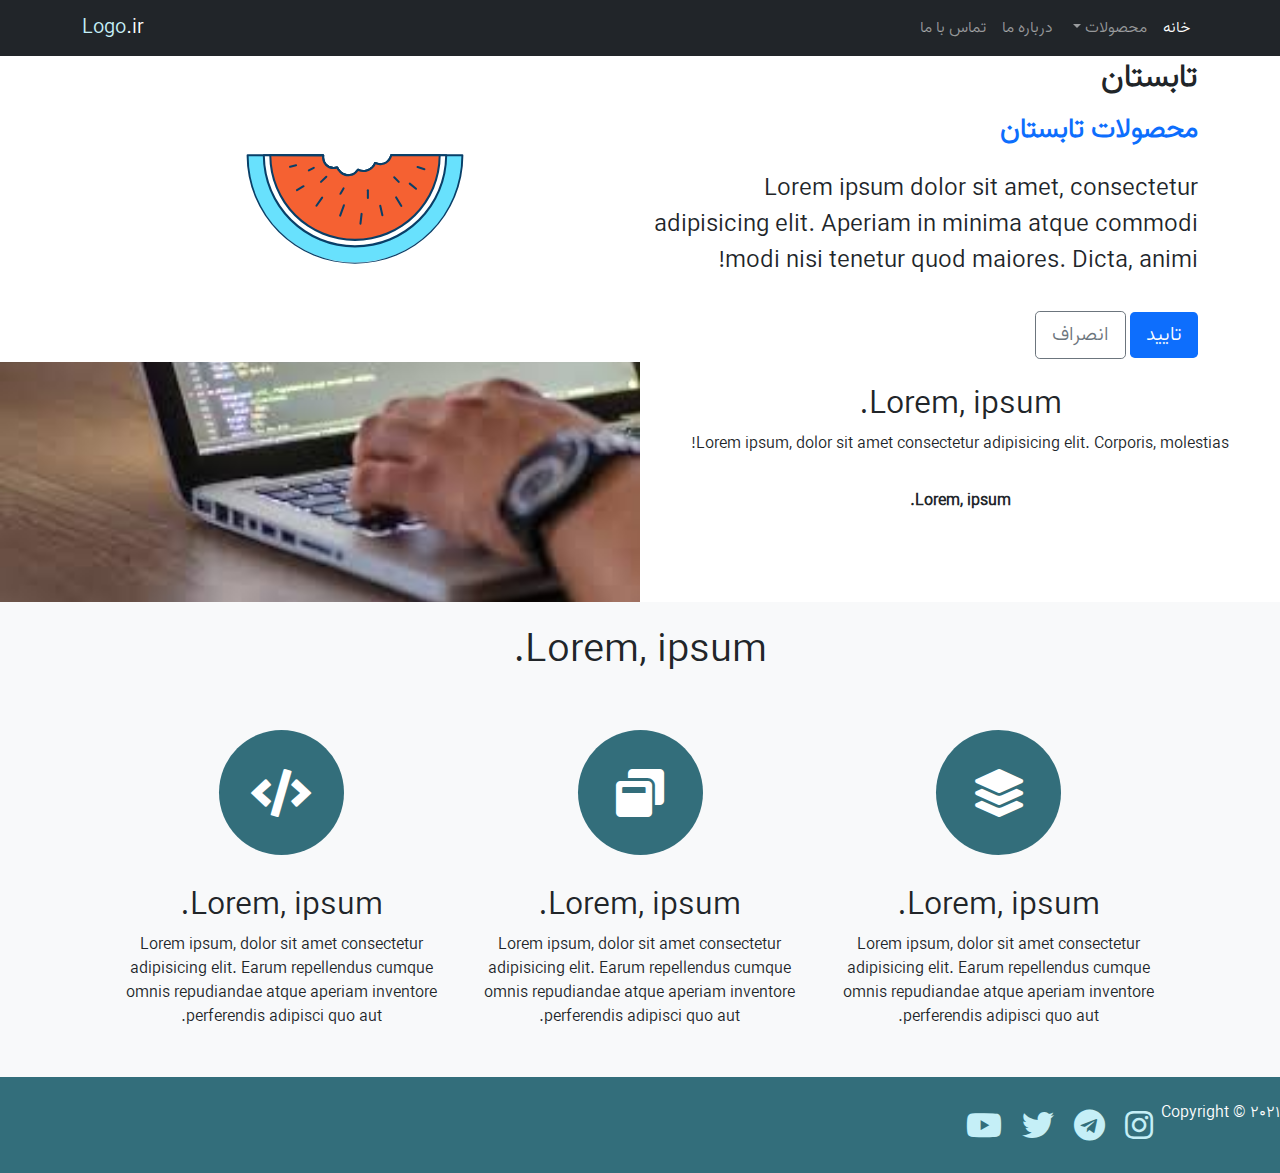
==== assets/index.html @ ef06e598 "bootstrap navbar" ====
<!DOCTYPE html>
<html lang="en" dir="rtl">

<head>
    <meta charset="UTF-8">
    <meta http-equiv="X-UA-Compatible" content="IE=edge">
    <meta name="viewport" content="width=device-width, initial-scale=1.0">
    <meta name="description" content="this is my html & css site">
    <meta name="keyword" content="html,css,site,ui">
    <link rel="stylesheet" href="./lib/fontawesome-free-5.15.3-web/css/all.min.css">
    <link rel="stylesheet" href="./lib/bootstrap/bootstrap.min.css">
    <link rel="stylesheet" href="./css/style.css">
    <link rel="stylesheet" media="screen and (max-width:768px)" href="./css/mobile.css">
    <title>css-project2</title>
</head>

<body>

    <header>
        <nav class="navbar navbar-expand-lg  navbar-dark bg-dark">
            <div class="container ">
                <button class="navbar-toggler" type="button" data-bs-toggle="collapse" data-bs-target="#navbarSupportedContent" aria-controls="navbarSupportedContent" aria-expanded="false" aria-label="Toggle navigation">
                <span class="navbar-toggler-icon"></span>
              </button>
                <div class="collapse navbar-collapse" id="navbarSupportedContent">
                    <ul class="navbar-nav ms-auto mb-2 mb-lg-0">
                        <li class="nav-item">
                            <a class="nav-link active" aria-current="page" href="./index.html">خانه</a>

                            <li class="nav-item dropdown">
                                <a class="nav-link dropdown-toggle" href="#" id="navbarDropdown" role="button" data-bs-toggle="dropdown" aria-expanded="false">
                      محصولات
                    </a>
                                <ul class="dropdown-menu" aria-labelledby="navbarDropdown">
                                    <li><a class="dropdown-item" href="#">محصولات 1</a></li>
                                    <li><a class="dropdown-item" href="#">محصولات2</a></li>

                                    <li>
                                        <hr class="dropdown-divider">
                                    </li>
                                    <li><a class="dropdown-item" href="#">محصولات3</a></li>
                                </ul>
                            </li>
                            <li class="nav-item">
                                <a class="nav-link " href="./about.html" tabindex="-1" aria-disabled="true">درباره ما</a>
                            </li>
                            <li class="nav-item">
                                <a class="nav-link " href="./contact.html" tabindex="-1" aria-disabled="true">تماس با ما</a>
                            </li>
                    </ul>
                    <a href="./index.html" class="navbar-brand "><span class="logo-primary"> Logo</span>.ir</a>
                </div>
            </div>
        </nav>
    </header>


    <section>
        <div class="container mt-4 mt-sm-0">
            <div class="row align-items-center">
                <div class="col-md-6">
                    <h2 class="mb-3 fw-bold ">تابستان </h2>
                    <h3 class="text-primary fw-bold mb-4">محصولات تابستان</h3>
                    <p class="fs-4">Lorem ipsum dolor sit amet, consectetur adipisicing elit. Aperiam in minima atque commodi modi nisi tenetur quod maiores. Dicta, animi!</p>
                    <button type="button" class="btn btn-lg btn-primary border-0 mt-3">تایید</button>
                    <button type="button" class="btn btn-lg btn-outline-secondary  mt-3">انصراف</button>

                </div>
                <div class="col-md-6 d-flex justify-content-center">
                    <img class="img-fluid" src="./doc/pic/Watermelon_Outline.svg" alt="">
                </div>
            </div>
        </div>
    </section>

    <section id="home-info" class="d-flex flex-row-reverse">
        <div class="info-img w-50">
            <img src="" alt="">
        </div>
        <div class="text-center w-50 mt-4">
            <h2>Lorem, ipsum.</h2>
            <p>Lorem ipsum, dolor sit amet consectetur adipisicing elit. Corporis, molestias!</p>
            <a class="btn fw-bold rounded-3 p-3 mx-auto" href="">Lorem, ipsum.</a>

        </div>

    </section>
    <section id="featurs" class="bg-light">
        <div class="container m-auto overflow-auto px-3">
            <h1 class="text-center m-4">Lorem, ipsum.</h1>
            <div class="items p-3 d-flex">
                <div class="item text-center p-3">
                    <div>
                        <span class="d-flex flex-column rounded-circle  justify-content-center">
                            <i class="fas fa-layer-group  fa-3x"></i>
                        </span>
                    </div>
                    <h2>Lorem, ipsum.</h2>
                    <p>Lorem ipsum, dolor sit amet consectetur adipisicing elit. Earum repellendus cumque omnis repudiandae atque aperiam inventore perferendis adipisci quo aut.</p>
                </div>
                <div class="item text-center p-3">
                    <div>
                        <span class="d-flex flex-column rounded-circle justify-content-center">
                            <i class="fas fa-window-restore  fa-3x"></i>
                        </span>
                    </div>
                    <h2>Lorem, ipsum.</h2>
                    <p>Lorem ipsum, dolor sit amet consectetur adipisicing elit. Earum repellendus cumque omnis repudiandae atque aperiam inventore perferendis adipisci quo aut.</p>
                </div>
                <div class="item text-center p-3">
                    <div>
                        <span class="d-flex flex-column rounded-circle justify-content-center">
                            <i class="fas fa-code  fa-3x "></i>
                        </span>
                    </div>
                    <h2>Lorem, ipsum.</h2>
                    <p>Lorem ipsum, dolor sit amet consectetur adipisicing elit. Earum repellendus cumque omnis repudiandae atque aperiam inventore perferendis adipisci quo aut.</p>
                </div>
            </div>

        </div>
    </section>

    <footer class="d-flex main-footer py-4">
        <div>
            <p>Copyright &copy; 2021</p>
        </div>
        <div>
            <a href="instagram.com"><i class="fab fa-instagram fa-2x p-2"></i></a>
            <a href="telegram.com"><i class="fab fa-telegram fa-2x p-2"></i></a>

            <a href="twitter.com"><i class="fab fa-twitter fa-2x p-2"></i></a>
            <a href="youtube.com"><i class="fab fa-youtube fa-2x p-2"></i></a>
        </div>
    </footer>


    <script src="./lib/bootstrap/bootstrap.bundle.min.js"></script>
</body>

</html>

</html>
---- assets/css/style.css ----
@font-face {
    font-family: vazir;
    src: url(../fonts/Vazir-Light-FD.woff);
}

* {
    margin: 0;
    padding: 0;
    box-sizing: border-box;
}

body,
html {
    font-family: 'vazir' !important;
}

#navbar {
    background: #336e7b;
    color: #fff;
    z-index: 1;
}

#navbar ul {
    list-style: none;
    flex: 1;
}

#navbar a {
    color: #fff;
    text-decoration: none;
}

#navbar ul li a:hover,
#navbar ul li a.current {
    background: #e4f1fe;
    color: #34495e;
    border-radius: 5px;
}

.logo-primary {
    color: #c5eff7;
}

.showcase {
    background: url(../doc/pic/Wallpaper.jpg) no-repeat center center/cover;
    height: 40rem;
}

.showcase-content p {
    color: #fff;
}

.lead {
    color: #fff;
    background-color: #34495e;
    opacity: 0.7;
}


/* .btn {
    background: #c5eff7;
    color: #2c3e50;
    cursor: pointer;
    text-decoration: none;
} */


/* 
.btn:hover {
    background: #336e7b;
    color: #fff;
} */

#home-info {
    height: 15rem;
}

#home-info .info-img {
    background: url(../doc/pic/image2.jpg) no-repeat center center/cover;
    min-height: 100%;
}

#featurs .items .item {
    flex: 1;
}

#featurs .items .item span {
    background: #336e7b;
    width: 125px;
    height: 125px;
    margin: 0 auto 2rem auto;
    color: white;
}

.main-footer {
    background: #336e7b;
    color: #fff;
}

.main-footer a {
    color: #c5eff7;
}
---- assets/css/mobile.css ----
@media screen and (max-width:500px) {
    #navbar {
        flex-direction: column;
        align-items: center;
        padding: 0 0.25rem;
    }
    #navbar .logo {
        margin-top: 1rem;
        margin-bottom: 0.2rem;
        text-align: center;
    }
    #navbar ul {
        text-align: center;
        flex-direction: column;
        /* padding: 0.2rem; */
        width: 100%;
    }
    #navbar ul li {
        width: 100%;
    }
    #navbar ul li a {
        padding: 0.5rem 0;
        display: block;
        width: 100%;
    }
}

#featurs .items {
    display: block;
}

.showcase {
    height: 100%;
}

#home-info .info-img {
    display: none;
}

#home-info .info-content {
    text-align: center;
    width: 100%;
}

.contact-form {
    padding: 1.25rem;
}

.main-footer {
    display: flex;
    flex-direction: column-reverse;
}
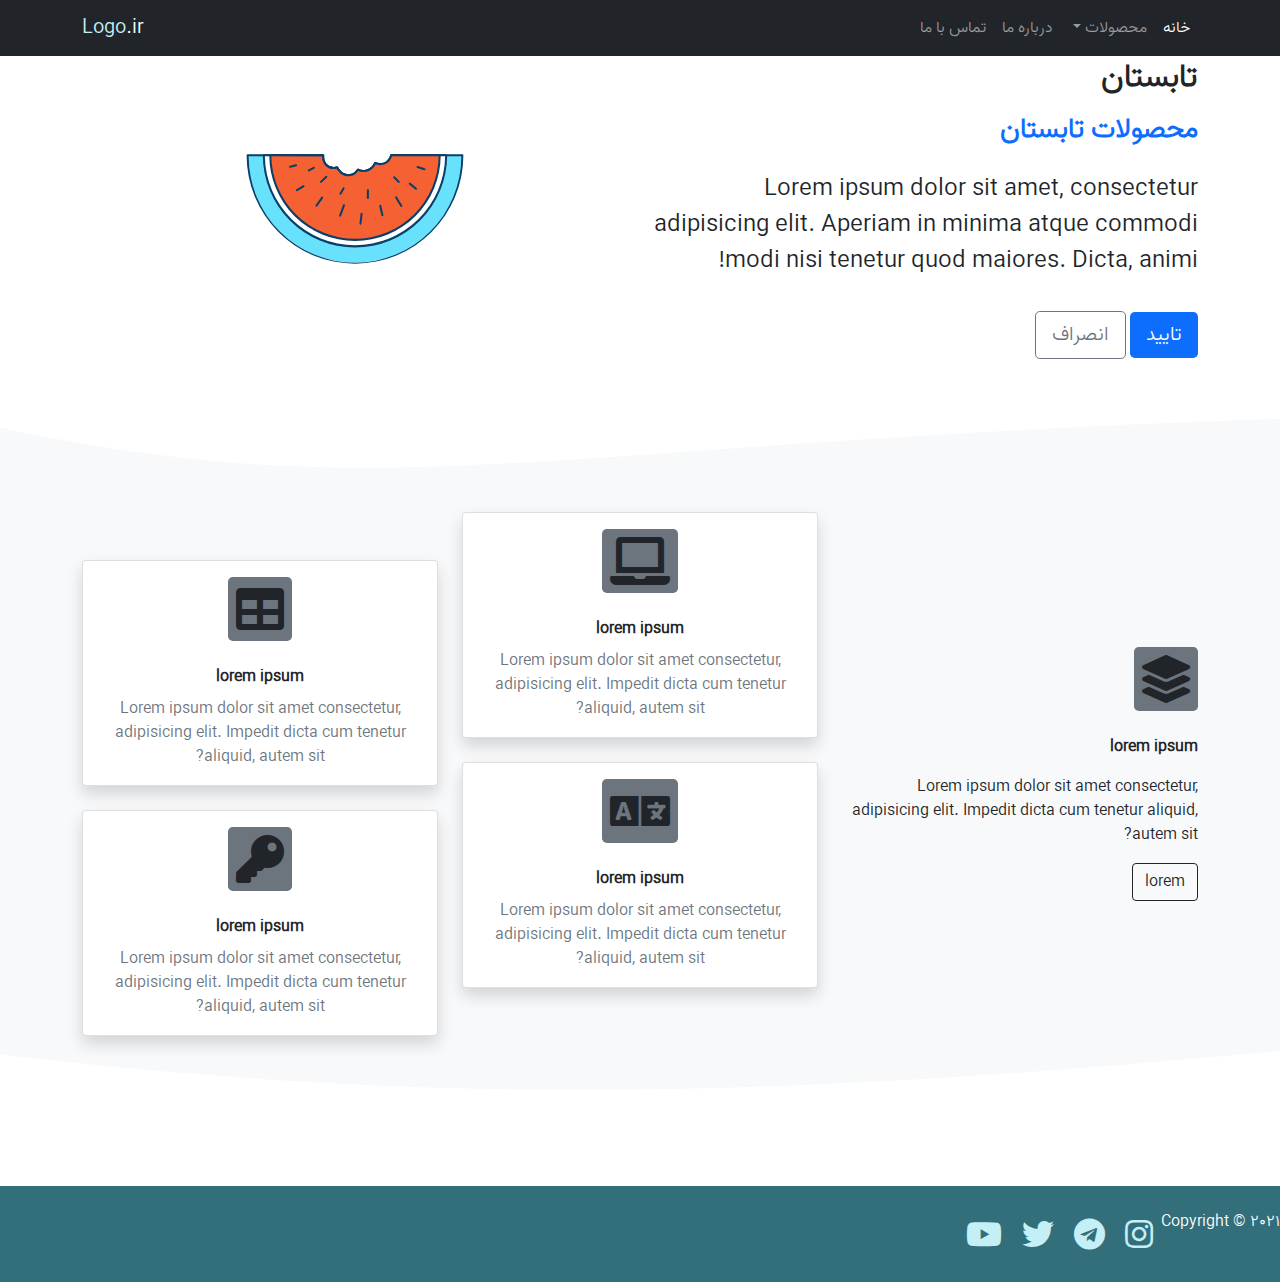
==== commit 9c52a6b2: "section1 and wave" ====
--- a/assets/index.html
+++ b/assets/index.html
@@ -55,6 +55,7 @@
     </header>
 
 
+
     <section>
         <div class="container mt-4 mt-sm-0">
             <div class="row align-items-center">
@@ -68,11 +69,66 @@
                 </div>
                 <div class="col-md-6 d-flex justify-content-center">
                     <img class="img-fluid" src="./doc/pic/Watermelon_Outline.svg" alt="">
+
                 </div>
             </div>
         </div>
     </section>
 
+    <div style="height: 150px; overflow: hidden;"><svg viewBox="0 0 500 150" preserveAspectRatio="none" style="height: 100%; width: 100%;"><path d="M-7.63,61.67 C150.00,150.00 202.88,82.40 500.84,56.73 L500.00,150.00 L0.00,150.00 Z" style="stroke: none; fill: #f8f9fa;"></path></svg></div>
+    <section class="bg-light">
+        <div class="container">
+            <div class="row align-items-center">
+                <div class="col-md-4">
+                    <i class="fas fa-layer-group  fa-3x bg-secondary p-2 rounded-3 mb-4"></i>
+                    <p class="fw-bold">lorem ipsum</p>
+                    <p>Lorem ipsum dolor sit amet consectetur, adipisicing elit. Impedit dicta cum tenetur aliquid, autem sit?</p>
+                    <a class="btn btn-outline-dark">lorem</a>
+                </div>
+                <div class="col-md-8">
+                    <div class="row ">
+                        <div class="col-md-6 mt-4 mt-md-0">
+                            <div class="card text-center shadow">
+                                <div class="card-body">
+                                    <i class="fas fa-laptop  fa-3x bg-secondary p-2 rounded-3 mb-4"></i>
+                                    <p class="fw-bold card-title">lorem ipsum</p>
+                                    <p class="card-text text-muted">Lorem ipsum dolor sit amet consectetur, adipisicing elit. Impedit dicta cum tenetur aliquid, autem sit?</p>
+                                </div>
+                            </div>
+                            <div class="card text-center shadow mt-4">
+                                <div class="card-body">
+                                    <i class="fas fa-language  fa-3x bg-secondary p-2 rounded-3 mb-4"></i>
+                                    <p class="fw-bold card-title">lorem ipsum</p>
+                                    <p class="card-text text-muted">Lorem ipsum dolor sit amet consectetur, adipisicing elit. Impedit dicta cum tenetur aliquid, autem sit?</p>
+                                </div>
+                            </div>
+
+                        </div>
+                        <div class="col-md-6 mt-5">
+                            <div class="card text-center shadow">
+                                <div class="card-body">
+                                    <i class="fas fa-table  fa-3x bg-secondary p-2 rounded-3 mb-4"></i>
+                                    <p class="fw-bold card-title">lorem ipsum</p>
+                                    <p class="card-text text-muted">Lorem ipsum dolor sit amet consectetur, adipisicing elit. Impedit dicta cum tenetur aliquid, autem sit?</p>
+                                </div>
+                            </div>
+                            <div class="card text-center shadow mt-4">
+                                <div class="card-body">
+                                    <i class="fas fa-key  fa-3x bg-secondary p-2 rounded-3 mb-4"></i>
+                                    <p class="fw-bold card-title">lorem ipsum</p>
+                                    <p class="card-text text-muted">Lorem ipsum dolor sit amet consectetur, adipisicing elit. Impedit dicta cum tenetur aliquid, autem sit?</p>
+                                </div>
+                            </div>
+                        </div>
+                    </div>
+
+                </div>
+            </div>
+        </div>
+    </section>
+
+    <div style="height: 150px; overflow: hidden;"><svg viewBox="0 0 500 150" preserveAspectRatio="none" style="height: 100%; width: 100%;"><path d="M-0.85,18.25 C170.15,69.57 301.07,62.65 503.10,14.30 L500.00,0.00 L0.00,0.00 Z" style="stroke: none; fill: #f8f9fa;"></path></svg></div>
+    <!-- 
     <section id="home-info" class="d-flex flex-row-reverse">
         <div class="info-img w-50">
             <img src="" alt="">
@@ -84,8 +140,8 @@
 
         </div>
 
-    </section>
-    <section id="featurs" class="bg-light">
+    </section> -->
+    <!-- <section id="featurs" class="bg-light">
         <div class="container m-auto overflow-auto px-3">
             <h1 class="text-center m-4">Lorem, ipsum.</h1>
             <div class="items p-3 d-flex">
@@ -119,7 +175,7 @@
             </div>
 
         </div>
-    </section>
+    </section> -->
 
     <footer class="d-flex main-footer py-4">
         <div>
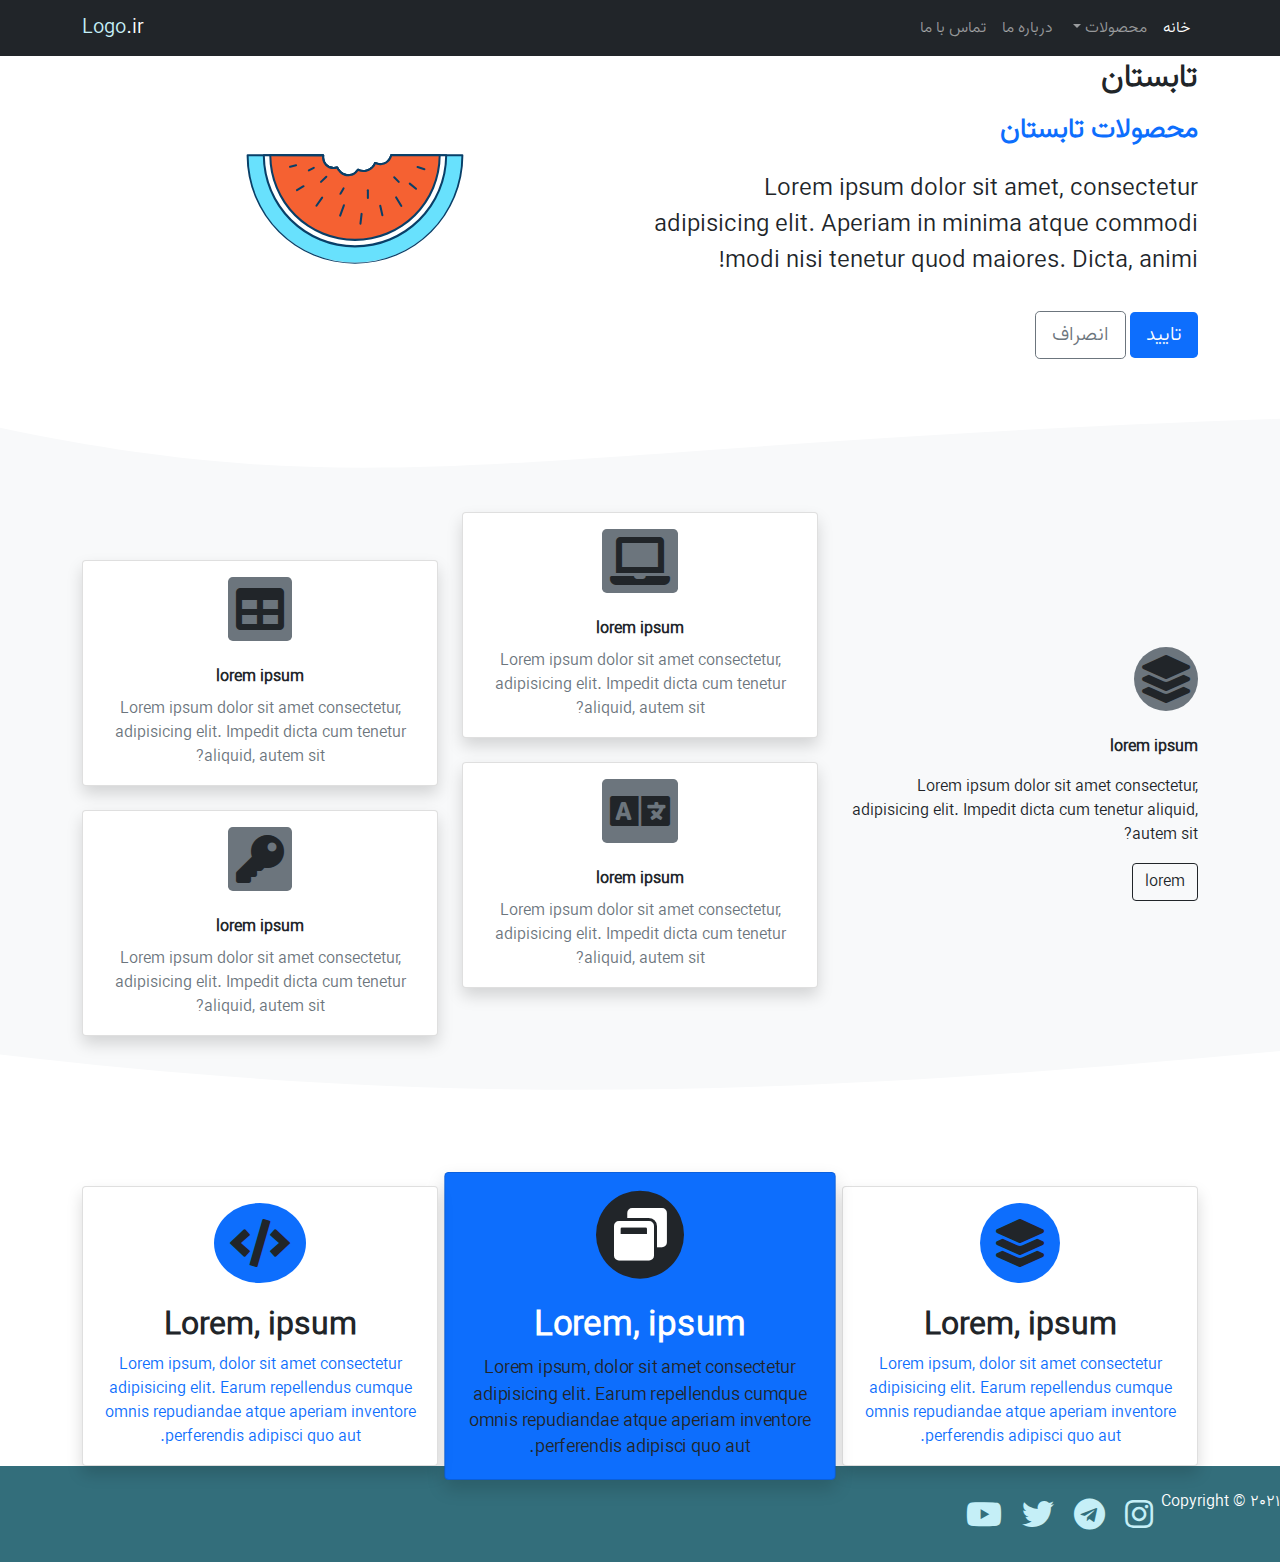
==== commit 442ba30d: "section2" ====
--- a/assets/index.html
+++ b/assets/index.html
@@ -80,7 +80,7 @@
         <div class="container">
             <div class="row align-items-center">
                 <div class="col-md-4">
-                    <i class="fas fa-layer-group  fa-3x bg-secondary p-2 rounded-3 mb-4"></i>
+                    <i class="fas fa-layer-group  fa-3x bg-secondary p-2 rounded-circle mb-4"></i>
                     <p class="fw-bold">lorem ipsum</p>
                     <p>Lorem ipsum dolor sit amet consectetur, adipisicing elit. Impedit dicta cum tenetur aliquid, autem sit?</p>
                     <a class="btn btn-outline-dark">lorem</a>
@@ -141,6 +141,43 @@
         </div>
 
     </section> -->
+
+    <section class="">
+        <div class="container">
+            <div class="row">
+                <div class="col-md-4">
+                    <div class="card shadow">
+                        <div class="card-body text-center p-3">
+                            <i class="fas fa-layer-group  fa-3x bg-primary rounded-circle p-3 mb-4"></i>
+                            <h2 class="card-title fw-bold">Lorem, ipsum</h2>
+                            <p class="card-text text-primary ">Lorem ipsum, dolor sit amet consectetur adipisicing elit. Earum repellendus cumque omnis repudiandae atque aperiam inventore perferendis adipisci quo aut.</p>
+                        </div>
+                    </div>
+                </div>
+
+                <div class="col-md-4">
+                    <div class="card shadow bg-primary text-white " style="transform: scale(1.1);">
+                        <div class="card-body text-center p-3">
+                            <i class="fas fa-window-restore  fa-3x bg-dark rounded-circle p-3 mb-4"></i>
+                            <h2 class="card-title fw-bold">Lorem, ipsum</h2>
+                            <p class="card-text text-dark ">Lorem ipsum, dolor sit amet consectetur adipisicing elit. Earum repellendus cumque omnis repudiandae atque aperiam inventore perferendis adipisci quo aut.</p>
+                        </div>
+                    </div>
+                </div>
+                <div class="col-md-4">
+                    <div class="card shadow">
+                        <div class="card-body text-center p-3">
+                            <i class="fas fa-code  fa-3x bg-primary rounded-circle p-3 mb-4"></i>
+                            <h2 class="card-title fw-bold">Lorem, ipsum</h2>
+                            <p class="card-text text-primary ">Lorem ipsum, dolor sit amet consectetur adipisicing elit. Earum repellendus cumque omnis repudiandae atque aperiam inventore perferendis adipisci quo aut.</p>
+                        </div>
+                    </div>
+                </div>
+            </div>
+        </div>
+    </section>
+
+
     <!-- <section id="featurs" class="bg-light">
         <div class="container m-auto overflow-auto px-3">
             <h1 class="text-center m-4">Lorem, ipsum.</h1>
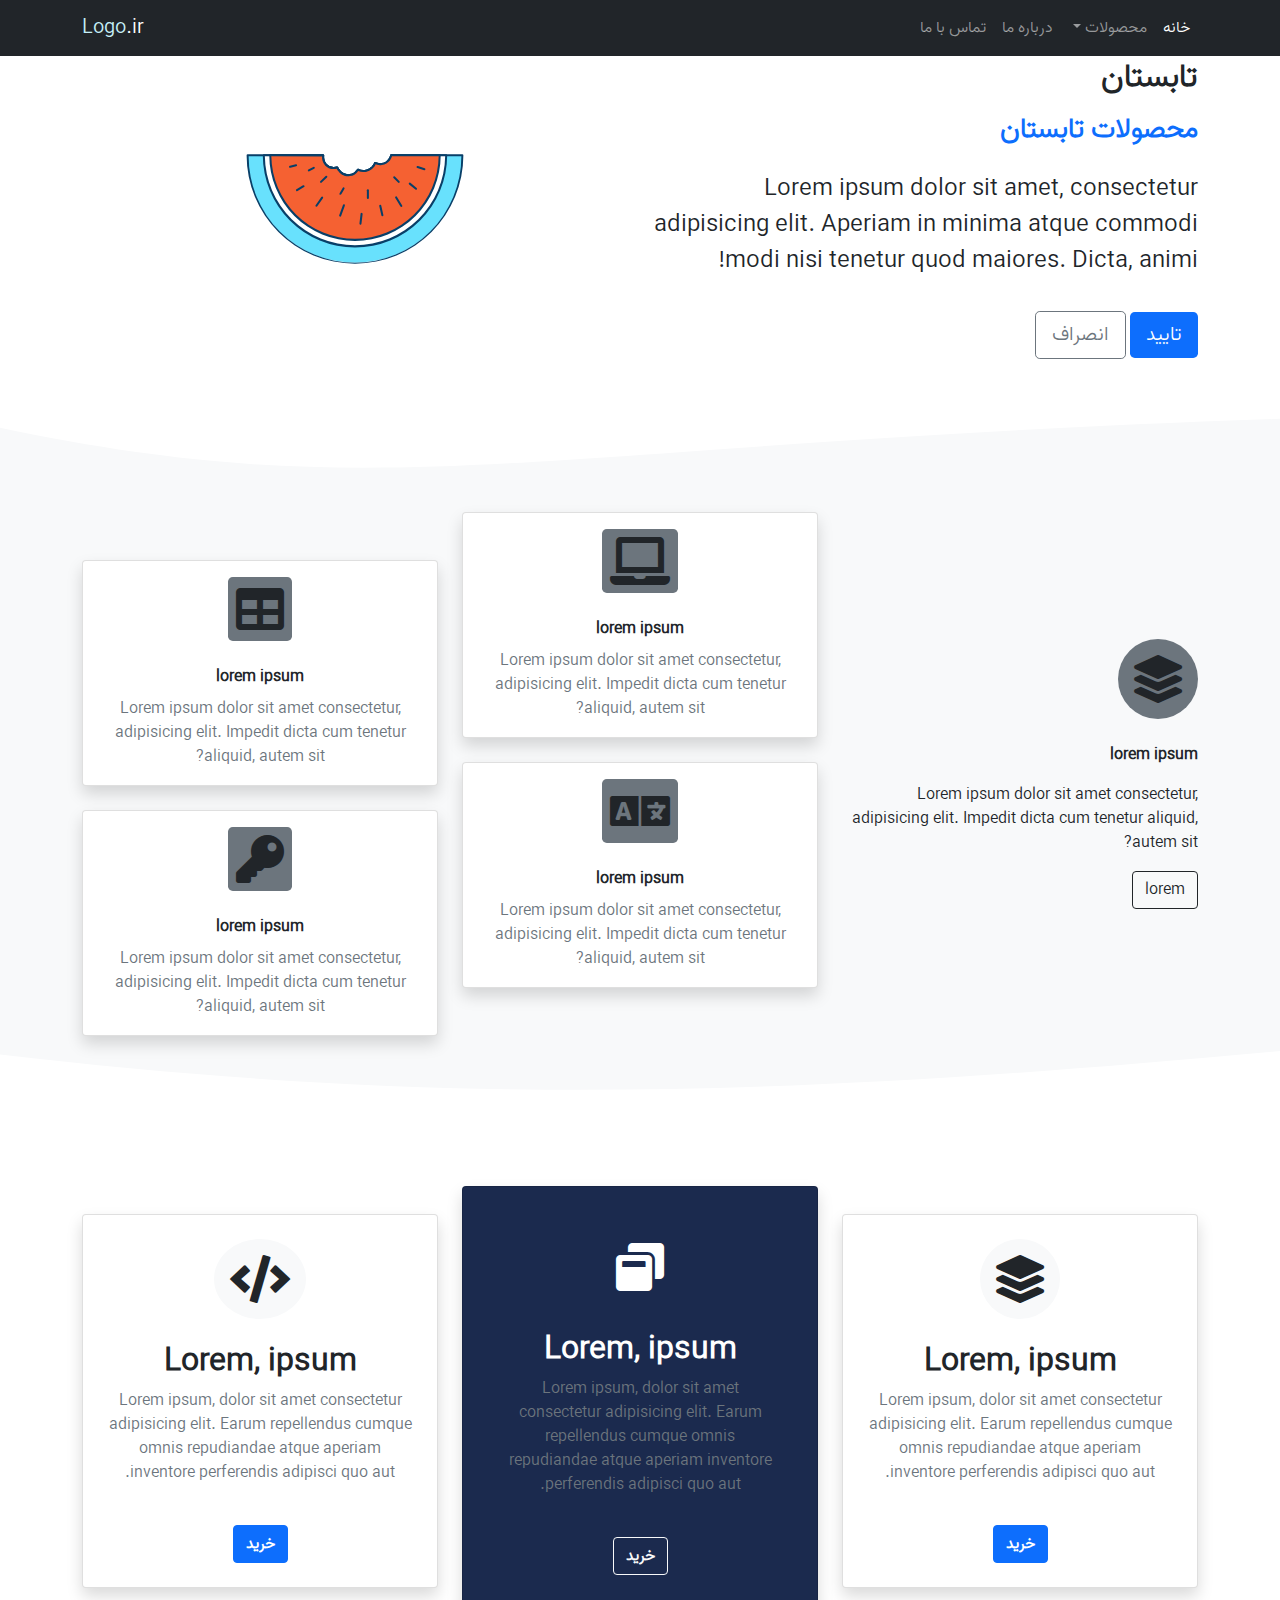
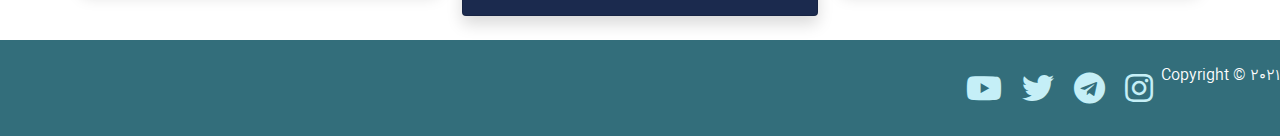
==== commit a1768b90: "compelete section2" ====
--- a/assets/index.html
+++ b/assets/index.html
@@ -54,8 +54,6 @@
         </nav>
     </header>
 
-
-
     <section>
         <div class="container mt-4 mt-sm-0">
             <div class="row align-items-center">
@@ -80,7 +78,7 @@
         <div class="container">
             <div class="row align-items-center">
                 <div class="col-md-4">
-                    <i class="fas fa-layer-group  fa-3x bg-secondary p-2 rounded-circle mb-4"></i>
+                    <i class="fas fa-layer-group  fa-3x bg-secondary p-3 rounded-pill  mb-4"></i>
                     <p class="fw-bold">lorem ipsum</p>
                     <p>Lorem ipsum dolor sit amet consectetur, adipisicing elit. Impedit dicta cum tenetur aliquid, autem sit?</p>
                     <a class="btn btn-outline-dark">lorem</a>
@@ -126,50 +124,39 @@
             </div>
         </div>
     </section>
-
     <div style="height: 150px; overflow: hidden;"><svg viewBox="0 0 500 150" preserveAspectRatio="none" style="height: 100%; width: 100%;"><path d="M-0.85,18.25 C170.15,69.57 301.07,62.65 503.10,14.30 L500.00,0.00 L0.00,0.00 Z" style="stroke: none; fill: #f8f9fa;"></path></svg></div>
-    <!-- 
-    <section id="home-info" class="d-flex flex-row-reverse">
-        <div class="info-img w-50">
-            <img src="" alt="">
-        </div>
-        <div class="text-center w-50 mt-4">
-            <h2>Lorem, ipsum.</h2>
-            <p>Lorem ipsum, dolor sit amet consectetur adipisicing elit. Corporis, molestias!</p>
-            <a class="btn fw-bold rounded-3 p-3 mx-auto" href="">Lorem, ipsum.</a>
-
-        </div>
-
-    </section> -->
 
     <section class="">
         <div class="container">
-            <div class="row">
+            <div class="row align-items-center mb-4">
                 <div class="col-md-4">
-                    <div class="card shadow">
+                    <div class="card shadow p-2">
                         <div class="card-body text-center p-3">
-                            <i class="fas fa-layer-group  fa-3x bg-primary rounded-circle p-3 mb-4"></i>
+                            <i class="fas fa-layer-group  fa-3x bg-light rounded-circle p-3 mb-4"></i>
                             <h2 class="card-title fw-bold">Lorem, ipsum</h2>
-                            <p class="card-text text-primary ">Lorem ipsum, dolor sit amet consectetur adipisicing elit. Earum repellendus cumque omnis repudiandae atque aperiam inventore perferendis adipisci quo aut.</p>
+                            <p class="card-text text-muted  ">Lorem ipsum, dolor sit amet consectetur adipisicing elit. Earum repellendus cumque omnis repudiandae atque aperiam inventore perferendis adipisci quo aut.</p>
+                            <button class="btn btn-primary fw-bold mt-4">خرید</button>
                         </div>
                     </div>
                 </div>
 
                 <div class="col-md-4">
-                    <div class="card shadow bg-primary text-white " style="transform: scale(1.1);">
-                        <div class="card-body text-center p-3">
-                            <i class="fas fa-window-restore  fa-3x bg-dark rounded-circle p-3 mb-4"></i>
+                    <div class="card shadow card-primary text-white p-3 ">
+                        <div class="card-body text-center p-4">
+                            <i class="fas fa-window-restore  fa-3x  rounded-circle p-3 mb-4"></i>
                             <h2 class="card-title fw-bold">Lorem, ipsum</h2>
-                            <p class="card-text text-dark ">Lorem ipsum, dolor sit amet consectetur adipisicing elit. Earum repellendus cumque omnis repudiandae atque aperiam inventore perferendis adipisci quo aut.</p>
+                            <p class="card-text text-muted ">Lorem ipsum, dolor sit amet consectetur adipisicing elit. Earum repellendus cumque omnis repudiandae atque aperiam inventore perferendis adipisci quo aut.</p>
+                            <button class="btn btn-outline-light fw-bold mt-4">خرید</button>
                         </div>
                     </div>
                 </div>
                 <div class="col-md-4">
-                    <div class="card shadow">
+                    <div class="card shadow p-2">
                         <div class="card-body text-center p-3">
-                            <i class="fas fa-code  fa-3x bg-primary rounded-circle p-3 mb-4"></i>
+                            <i class="fas fa-code  fa-3x bg-light  rounded-circle p-3 mb-4"></i>
                             <h2 class="card-title fw-bold">Lorem, ipsum</h2>
-                            <p class="card-text text-primary ">Lorem ipsum, dolor sit amet consectetur adipisicing elit. Earum repellendus cumque omnis repudiandae atque aperiam inventore perferendis adipisci quo aut.</p>
+                            <p class="card-text text-muted  ">Lorem ipsum, dolor sit amet consectetur adipisicing elit. Earum repellendus cumque omnis repudiandae atque aperiam inventore perferendis adipisci quo aut.</p>
+                            <button class="btn btn-primary fw-bold mt-4">خرید</button>
                         </div>
                     </div>
                 </div>
@@ -177,42 +164,6 @@
         </div>
     </section>
 
-
-    <!-- <section id="featurs" class="bg-light">
-        <div class="container m-auto overflow-auto px-3">
-            <h1 class="text-center m-4">Lorem, ipsum.</h1>
-            <div class="items p-3 d-flex">
-                <div class="item text-center p-3">
-                    <div>
-                        <span class="d-flex flex-column rounded-circle  justify-content-center">
-                            <i class="fas fa-layer-group  fa-3x"></i>
-                        </span>
-                    </div>
-                    <h2>Lorem, ipsum.</h2>
-                    <p>Lorem ipsum, dolor sit amet consectetur adipisicing elit. Earum repellendus cumque omnis repudiandae atque aperiam inventore perferendis adipisci quo aut.</p>
-                </div>
-                <div class="item text-center p-3">
-                    <div>
-                        <span class="d-flex flex-column rounded-circle justify-content-center">
-                            <i class="fas fa-window-restore  fa-3x"></i>
-                        </span>
-                    </div>
-                    <h2>Lorem, ipsum.</h2>
-                    <p>Lorem ipsum, dolor sit amet consectetur adipisicing elit. Earum repellendus cumque omnis repudiandae atque aperiam inventore perferendis adipisci quo aut.</p>
-                </div>
-                <div class="item text-center p-3">
-                    <div>
-                        <span class="d-flex flex-column rounded-circle justify-content-center">
-                            <i class="fas fa-code  fa-3x "></i>
-                        </span>
-                    </div>
-                    <h2>Lorem, ipsum.</h2>
-                    <p>Lorem ipsum, dolor sit amet consectetur adipisicing elit. Earum repellendus cumque omnis repudiandae atque aperiam inventore perferendis adipisci quo aut.</p>
-                </div>
-            </div>
-
-        </div>
-    </section> -->
 
     <footer class="d-flex main-footer py-4">
         <div>
--- a/assets/css/style.css
+++ b/assets/css/style.css
@@ -71,6 +71,11 @@
     color: #fff;
 } */
 
+.card-primary {
+    background: #1b2a4e;
+    color: white;
+}
+
 #home-info {
     height: 15rem;
 }
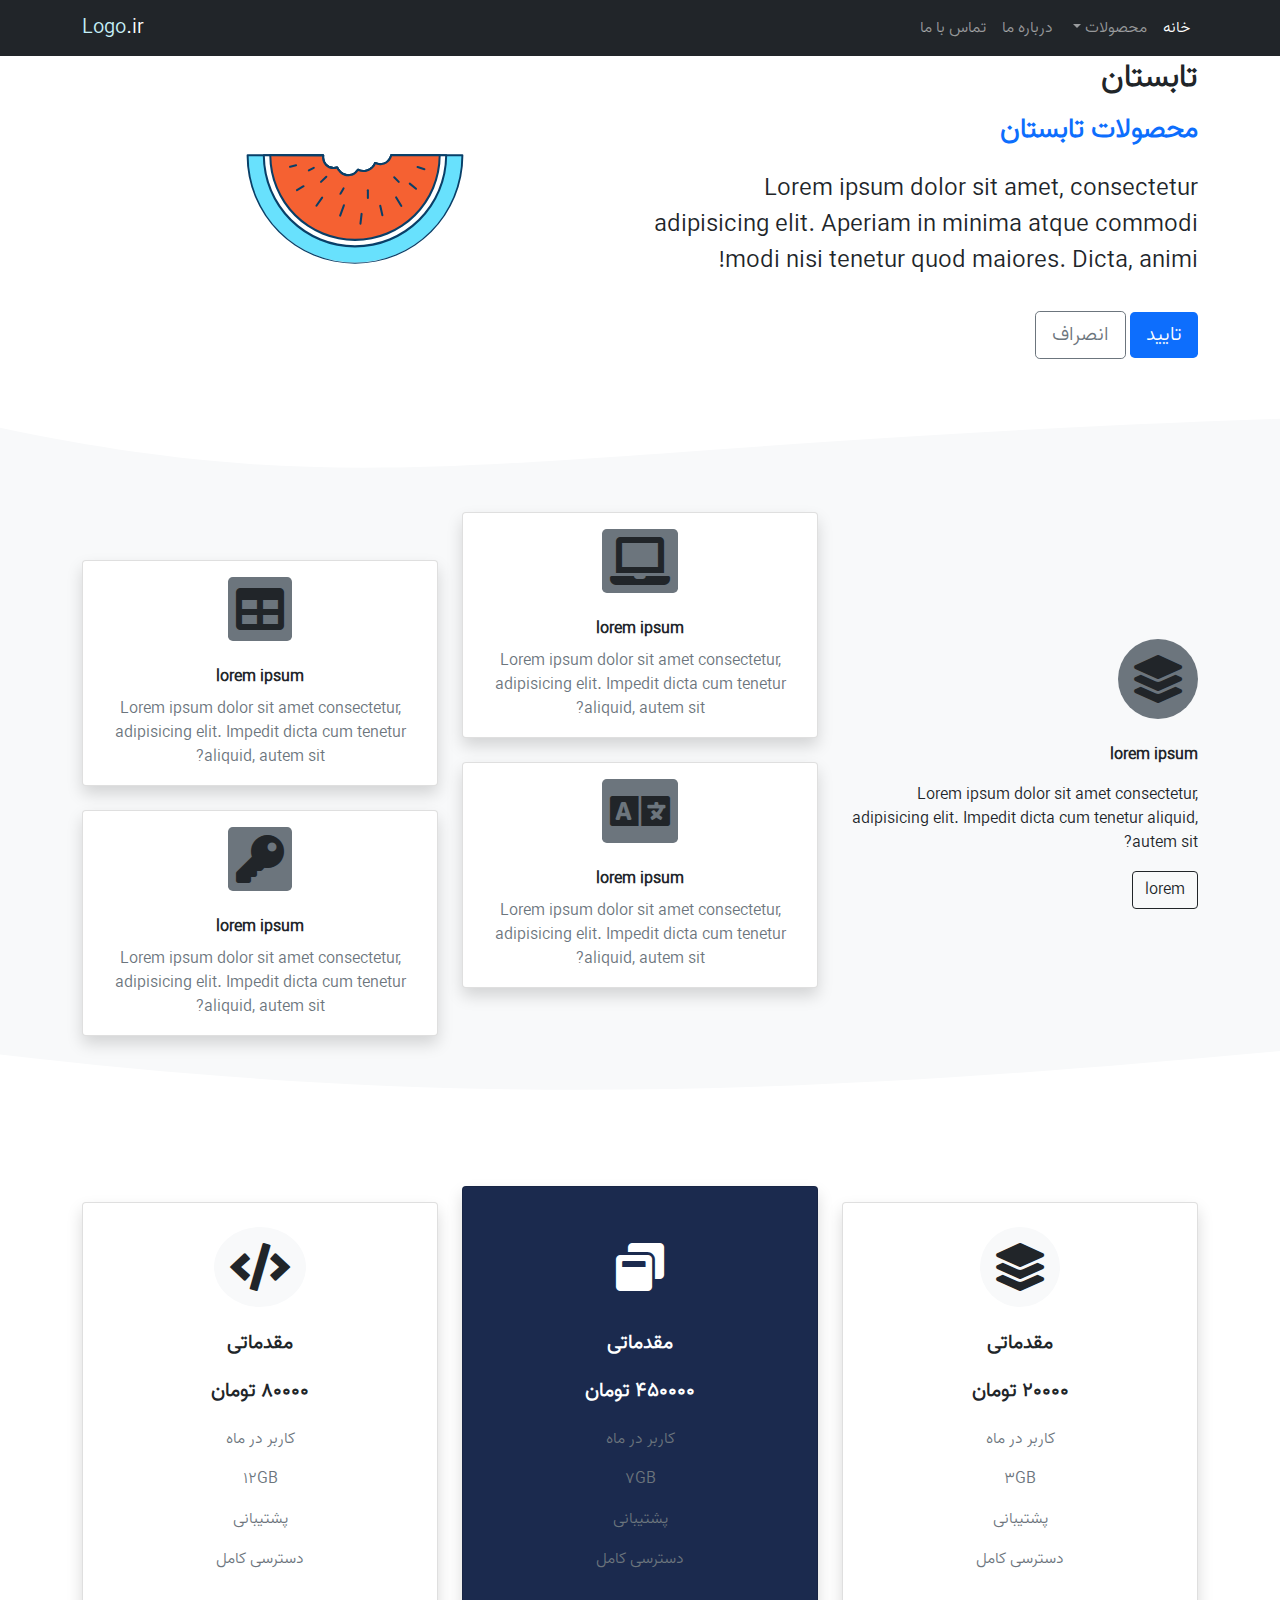
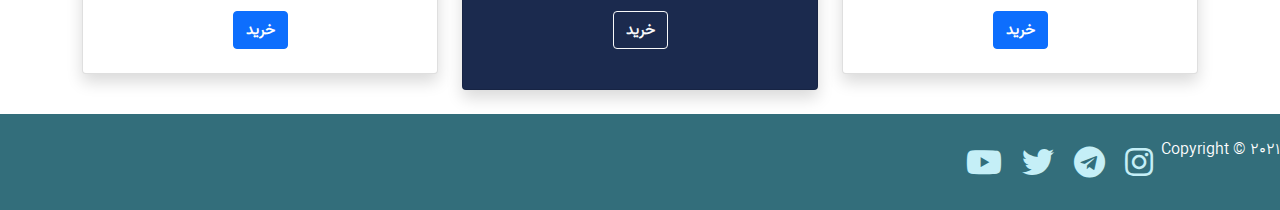
==== commit 4594b5f0: "finished abaout.html" ====
--- a/assets/index.html
+++ b/assets/index.html
@@ -133,8 +133,12 @@
                     <div class="card shadow p-2">
                         <div class="card-body text-center p-3">
                             <i class="fas fa-layer-group  fa-3x bg-light rounded-circle p-3 mb-4"></i>
-                            <h2 class="card-title fw-bold">Lorem, ipsum</h2>
-                            <p class="card-text text-muted  ">Lorem ipsum, dolor sit amet consectetur adipisicing elit. Earum repellendus cumque omnis repudiandae atque aperiam inventore perferendis adipisci quo aut.</p>
+                            <h5 class="card-title fw-bold mb-4">مقدماتی</h5>
+                            <h5 class="card-title fw-bold mb-4">20000 تومان</h5>
+                            <p class="card-text text-muted">کاربر در ماه</p>
+                            <p class="card-text text-muted">3GB</p>
+                            <p class="card-text text-muted">پشتیبانی</p>
+                            <p class="card-text text-muted">دسترسی کامل</p>
                             <button class="btn btn-primary fw-bold mt-4">خرید</button>
                         </div>
                     </div>
@@ -144,8 +148,12 @@
                     <div class="card shadow card-primary text-white p-3 ">
                         <div class="card-body text-center p-4">
                             <i class="fas fa-window-restore  fa-3x  rounded-circle p-3 mb-4"></i>
-                            <h2 class="card-title fw-bold">Lorem, ipsum</h2>
-                            <p class="card-text text-muted ">Lorem ipsum, dolor sit amet consectetur adipisicing elit. Earum repellendus cumque omnis repudiandae atque aperiam inventore perferendis adipisci quo aut.</p>
+                            <h5 class="card-title fw-bold mb-4">مقدماتی</h5>
+                            <h5 class="card-title fw-bold mb-4">450000 تومان</h5>
+                            <p class="card-text text-muted">کاربر در ماه</p>
+                            <p class="card-text text-muted">7GB</p>
+                            <p class="card-text text-muted">پشتیبانی</p>
+                            <p class="card-text text-muted">دسترسی کامل</p>
                             <button class="btn btn-outline-light fw-bold mt-4">خرید</button>
                         </div>
                     </div>
@@ -154,8 +162,12 @@
                     <div class="card shadow p-2">
                         <div class="card-body text-center p-3">
                             <i class="fas fa-code  fa-3x bg-light  rounded-circle p-3 mb-4"></i>
-                            <h2 class="card-title fw-bold">Lorem, ipsum</h2>
-                            <p class="card-text text-muted  ">Lorem ipsum, dolor sit amet consectetur adipisicing elit. Earum repellendus cumque omnis repudiandae atque aperiam inventore perferendis adipisci quo aut.</p>
+                            <h5 class="card-title fw-bold mb-4">مقدماتی</h5>
+                            <h5 class="card-title fw-bold mb-4">80000 تومان</h5>
+                            <p class="card-text text-muted">کاربر در ماه</p>
+                            <p class="card-text text-muted">12GB</p>
+                            <p class="card-text text-muted">پشتیبانی</p>
+                            <p class="card-text text-muted">دسترسی کامل</p>
                             <button class="btn btn-primary fw-bold mt-4">خرید</button>
                         </div>
                     </div>
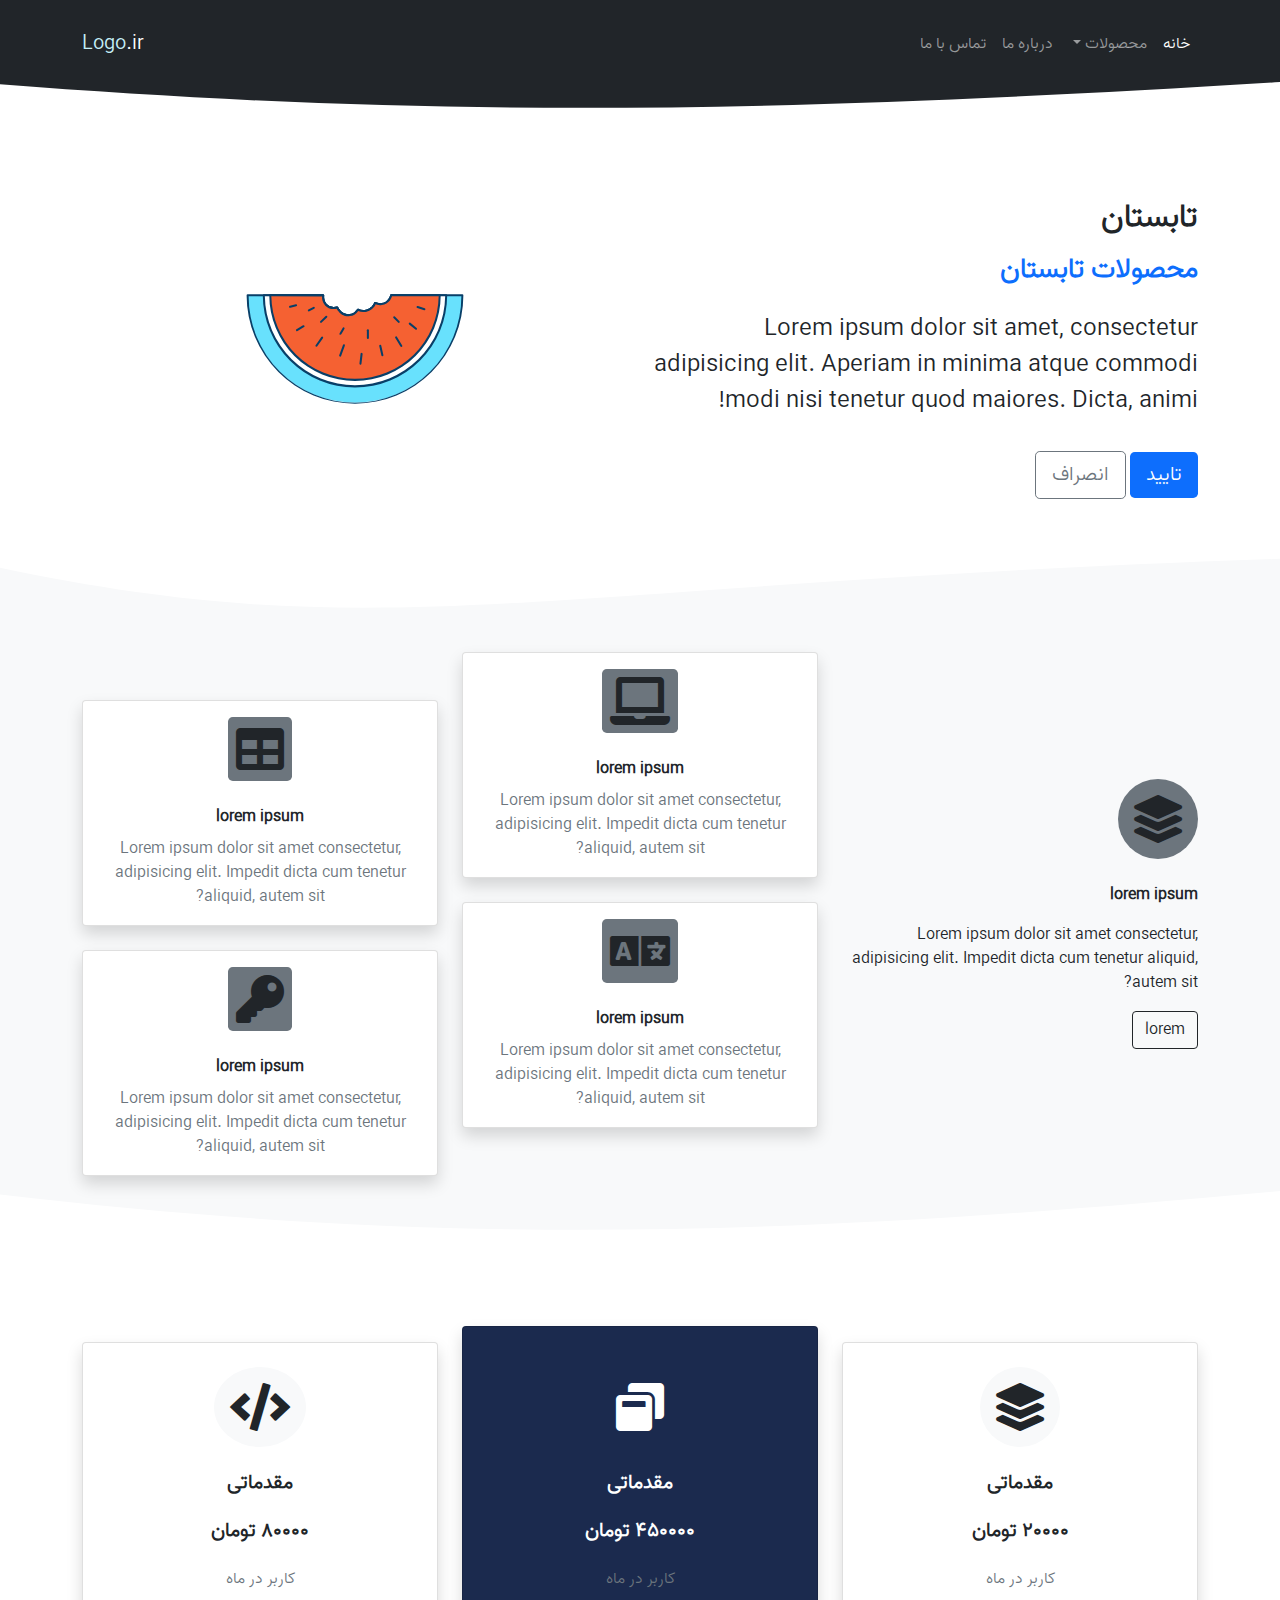
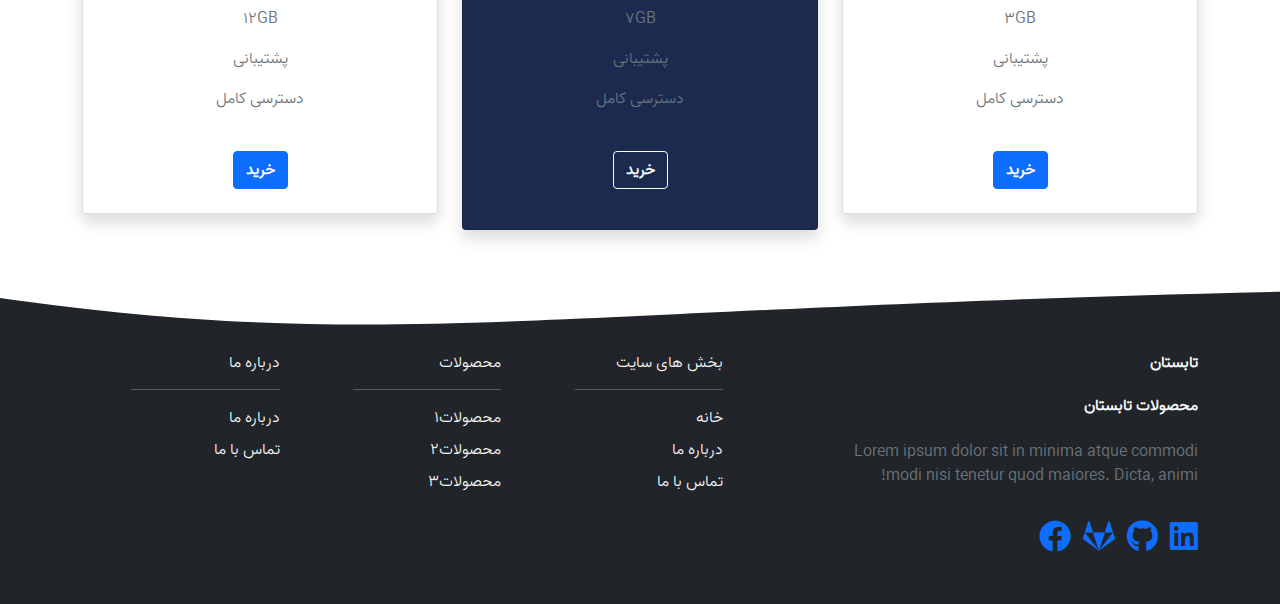
==== commit 1b7ab682: "footer" ====
--- a/assets/index.html
+++ b/assets/index.html
@@ -17,7 +17,7 @@
 <body>
 
     <header>
-        <nav class="navbar navbar-expand-lg  navbar-dark bg-dark">
+        <nav class="navbar navbar-expand-lg  navbar-dark bg-dark pt-4">
             <div class="container ">
                 <button class="navbar-toggler" type="button" data-bs-toggle="collapse" data-bs-target="#navbarSupportedContent" aria-controls="navbarSupportedContent" aria-expanded="false" aria-label="Toggle navigation">
                 <span class="navbar-toggler-icon"></span>
@@ -54,8 +54,11 @@
         </nav>
     </header>
 
+    <div style="height: 100px; overflow: hidden;"><svg viewBox="0 0 500 150" preserveAspectRatio="none" style="height: 100%; width: 100%;"><path d="M-0.85,18.25 C170.15,69.57 301.07,62.65 503.10,14.30 L500.00,0.00 L0.00,0.00 Z" style="stroke: none; fill: #212529;"></path></svg></div>
+
+
     <section>
-        <div class="container mt-4 mt-sm-0">
+        <div class="container mt-4 mt-sm-0 pt-4">
             <div class="row align-items-center">
                 <div class="col-md-6">
                     <h2 class="mb-3 fw-bold ">تابستان </h2>
@@ -176,17 +179,70 @@
         </div>
     </section>
 
-
-    <footer class="d-flex main-footer py-4">
-        <div>
-            <p>Copyright &copy; 2021</p>
-        </div>
-        <div>
-            <a href="instagram.com"><i class="fab fa-instagram fa-2x p-2"></i></a>
-            <a href="telegram.com"><i class="fab fa-telegram fa-2x p-2"></i></a>
-
-            <a href="twitter.com"><i class="fab fa-twitter fa-2x p-2"></i></a>
-            <a href="youtube.com"><i class="fab fa-youtube fa-2x p-2"></i></a>
+    <div style="height: 100px; overflow: hidden;"><svg viewBox="0 0 500 150" preserveAspectRatio="none" style="height: 100%; width: 100%;"><path d="M-7.63,61.67 C150.00,150.00 202.88,82.40 500.84,56.73 L500.00,150.00 L0.00,150.00 Z" style="stroke: none; fill: #212529;"></path></svg></div>
+    <footer class="pb-5  bg-dark text-light">
+        <div class="container">
+            <div class="row">
+                <div class="col-md-4 offset-md-1">
+                    <h6 class="fw-bold ">تابستان </h6>
+                    <h6 class=" fw-bold py-3">محصولات تابستان</h6>
+                    <p class="fs-6 pb-3 text-muted">Lorem ipsum dolor sit in minima atque commodi modi nisi tenetur quod maiores. Dicta, animi!</p>
+                    <a href="linkedin.com"><i class="fab fa-linkedin fa-2x "></i></a>
+                    <a href="github.com"><i class="fab fa-github fa-2x px-2"></i></a>
+                    <a href="gitlab.com"><i class="fab fa-gitlab fa-2x ps-2"></i></a>
+                    <a href="facebook.com"><i class="fab fa-facebook fa-2x"></i></a>
+                </div>
+                <div class="col-md-7 ">
+                    <div class="row">
+                        <div class="col-md-4">
+                            <h6>بخش های سایت</h6>
+                            <hr class="w-75">
+                            <ul class="list-unstyled">
+                                <li>
+                                    <a class="text-decoration-none text-light" href="#">خانه</a>
+                                </li>
+                                <li class=" py-2">
+                                    <a class="text-decoration-none text-light" href="#">درباره ما</a>
+                                </li>
+                                <li>
+                                    <a class="text-decoration-none text-light" href="#">تماس با ما</a>
+                                </li>
+                            </ul>
+
+                        </div>
+                        <div class="col-md-4">
+                            <h6>محصولات</h6>
+                            <hr class="w-75">
+                            <ul class="list-unstyled">
+                                <li>
+                                    <a class="text-decoration-none text-light" href="#">محصولات1</a>
+                                </li>
+                                <li class=" py-2">
+                                    <a class="text-decoration-none text-light" href="#">محصولات2</a>
+                                </li>
+                                <li>
+                                    <a class="text-decoration-none text-light" href="#">محصولات3</a>
+                                </li>
+                            </ul>
+
+                        </div>
+                        <div class="col-md-4">
+                            <h6>درباره ما</h6>
+                            <hr class="w-75">
+                            <ul class="list-unstyled">
+                                <li>
+                                    <a class="text-decoration-none text-light" href="#">درباره ما</a>
+                                </li>
+                                <li class=" py-2">
+                                    <a class="text-decoration-none text-light" href="#">تماس با ما</a>
+                                </li>
+
+                            </ul>
+
+                        </div>
+                    </div>
+                </div>
+            </div>
         </div>
     </footer>
 
